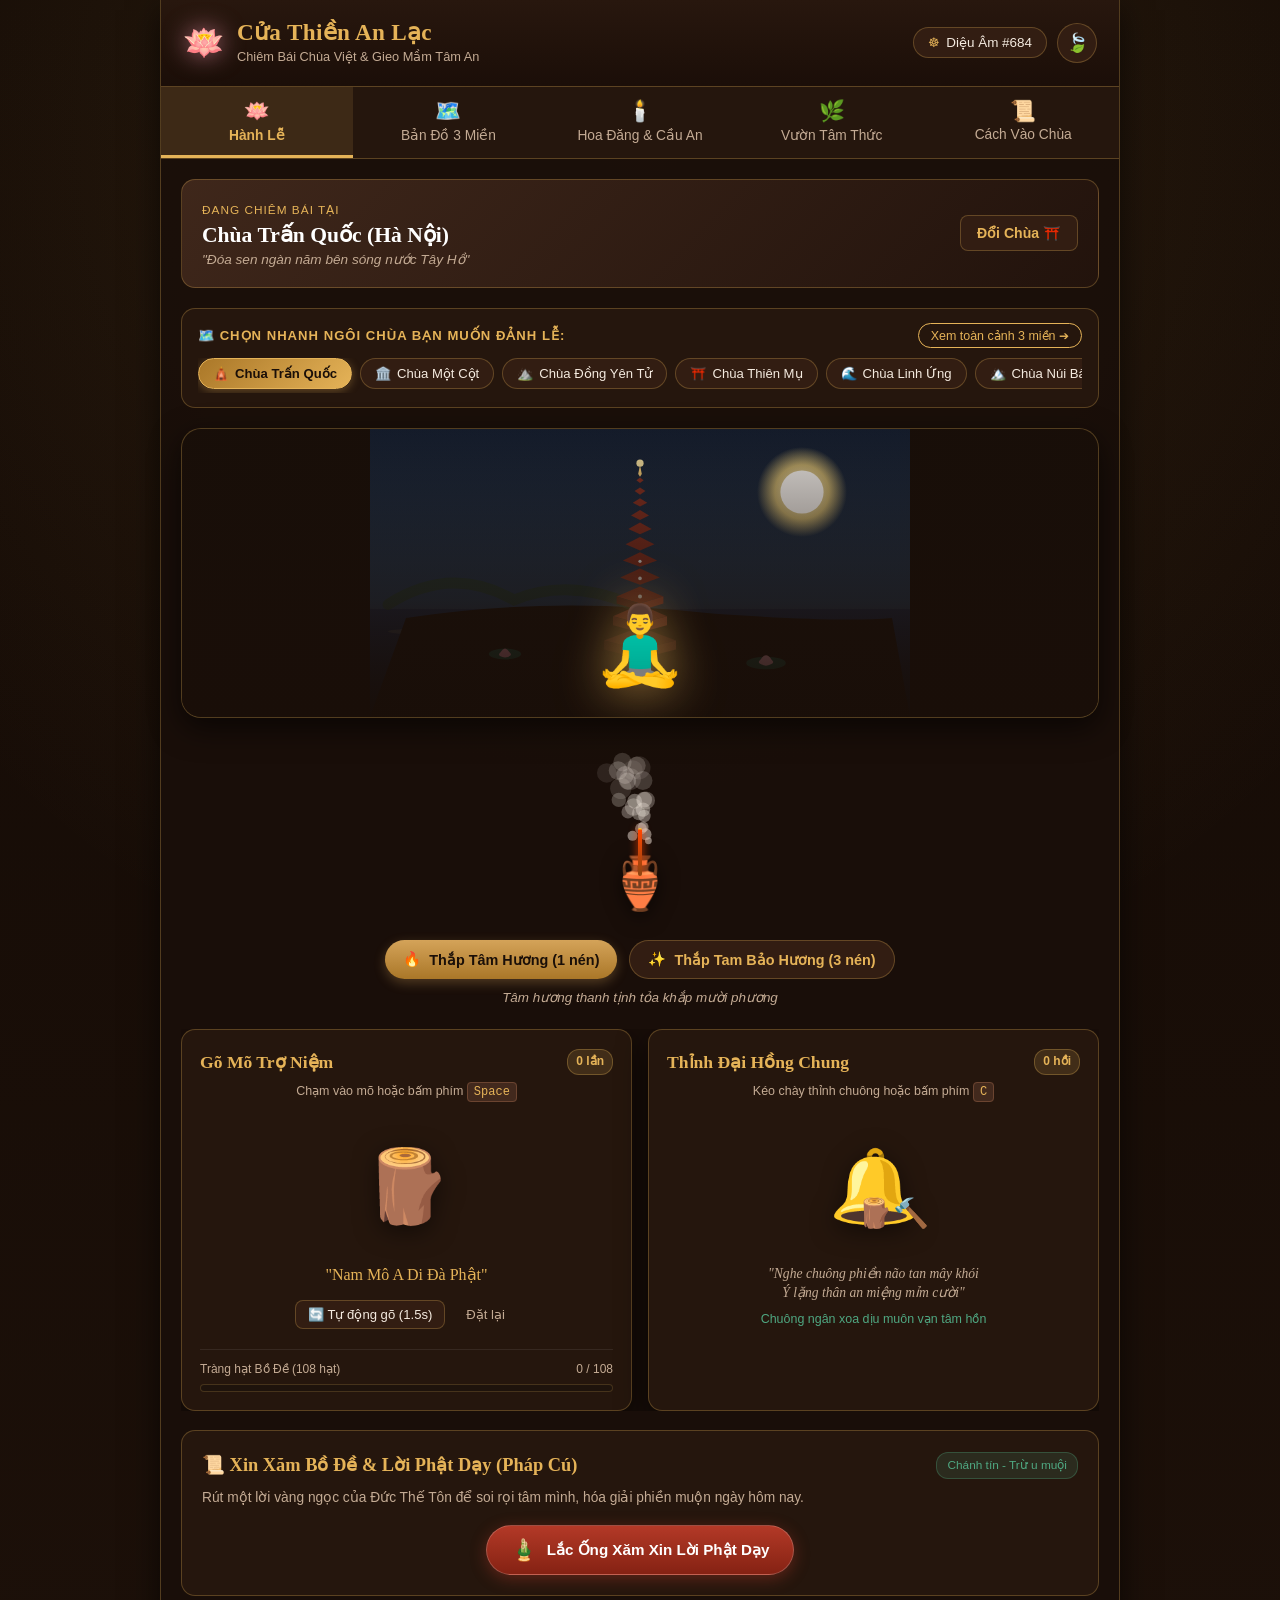
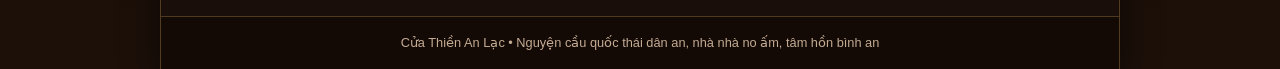
==== chua-online-single.html @ b4603445 "Add files via upload" ====
<!DOCTYPE html>
<html lang="vi">
<head>
  <meta charset="UTF-8">
  <meta name="viewport" content="width=device-width, initial-scale=1.0, maximum-scale=1.0, user-scalable=no">
  <title>Cửa Thiền An Lạc - Đi Chùa & Tĩnh Tâm Online</title>
  <meta name="description" content="Không gian chiêm bái chùa Việt, gõ mõ tụng kinh, thỉnh chuông, thắp nhang và nuôi dưỡng tâm an. Hoàn toàn bảo mật, ẩn danh.">
  
  <meta http-equiv="Content-Security-Policy" content="default-src 'self' 'unsafe-inline' data:; connect-src 'self'; font-src 'self' https://fonts.gstatic.com data:; style-src 'self' 'unsafe-inline' https://fonts.googleapis.com; img-src 'self' data:; media-src 'self' data:; script-src 'self' 'unsafe-inline';">
  <meta name="referrer" content="no-referrer">
  <meta name="format-detection" content="telephone=no">

  <!-- GOOGLE FONTS TIẾNG VIỆT CHUẨN ĐẸP (KHẮC PHỤC TRIỆT ĐỂ LỖI DẤU TIẾNG VIỆT) -->
  <link rel="preconnect" href="https://fonts.googleapis.com">
  <link rel="preconnect" href="https://fonts.gstatic.com" crossorigin>
  <link href="https://fonts.googleapis.com/css2?family=Playfair+Display:ital,wght@0,600;0,700;1,400&family=Plus+Jakarta+Sans:wght@400;500;600;700&display=swap" rel="stylesheet">

  <link rel="icon" href="data:image/svg+xml,<svg xmlns=%22http://www.w3.org/2000/svg%22 viewBox=%220 0 100 100%22><text y=%22.9em%22 font-size=%2290%22>🪷</text></svg>">
  <meta name="theme-color" content="#180e08">
  <link rel="stylesheet" href="style.css">
</head>
<body>
  <div id="app" class="app-container">
    <header class="main-header">
      <div class="header-left">
        <div class="logo-lotus">🪷</div>
        <div class="site-title">
          <h1>Cửa Thiền An Lạc</h1>
          <span class="subtitle">Chiêm Bái Chùa Việt & Gieo Mầm Tâm An</span>
        </div>
      </div>
      
      <div class="header-right">
        <button id="btn-profile" class="badge-profile" title="Hồ sơ & Đổi Pháp Danh">
          <span class="dharma-icon">☸</span>
          <span id="user-dharma-name">An Nhiên</span>
        </button>
        <button id="btn-ambient" class="btn-icon" title="Bật/Tắt tiếng chuông gió & suối reo">
          <span id="ambient-icon">🍃</span>
        </button>
      </div>
    </header>

    <nav class="main-nav">
      <button class="nav-tab active" data-tab="le-bai">
        <span class="tab-icon">🪷</span>
        <span class="tab-text">Hành Lễ</span>
      </button>
      <button class="nav-tab" data-tab="danh-lam">
        <span class="tab-icon">🗺️</span>
        <span class="tab-text">Bản Đồ 3 Miền</span>
      </button>
      <button class="nav-tab" data-tab="nguyen-uoc">
        <span class="tab-icon">🕯️</span>
        <span class="tab-text">Hoa Đăng & Cầu An</span>
      </button>
      <button class="nav-tab" data-tab="vuon-sen">
        <span class="tab-icon">🌿</span>
        <span class="tab-text">Vườn Tâm Thức</span>
      </button>
      <button class="nav-tab" data-tab="cam-nang">
        <span class="tab-icon">📜</span>
        <span class="tab-text">Cách Vào Chùa</span>
      </button>
    </nav>

    <main class="content-area">
      <!-- TAB 1: HÀNH LỄ -->
      <section id="tab-le-bai" class="tab-content active">
        <div class="current-temple-banner" id="current-temple-card">
          <div class="temple-mini-info">
            <span class="temple-tag">Đang chiêm bái tại</span>
            <h2 id="active-temple-name">Chùa Trấn Quốc (Hà Nội)</h2>
            <p id="active-temple-quote">"Đóa sen ngàn năm bên sóng nước Tây Hồ"</p>
          </div>
          <button id="btn-quick-change-temple" class="btn-change-temple">Đổi Chùa ⛩️</button>
        </div>

        <div class="quick-temple-bar">
          <div class="quick-bar-title">
            <span>🗺️ Chọn nhanh ngôi chùa bạn muốn đảnh lễ:</span>
            <button id="btn-open-map-tab" class="btn-open-map-tab">Xem toàn cảnh 3 miền ➔</button>
          </div>
          <div class="temple-quick-chips" id="temple-quick-chips"></div>
        </div>

        <div class="altar-container">
          <div class="altar-backdrop">
            <div class="temple-scenic-art" id="temple-scenic-backdrop"></div>
            <div class="altar-overlay-gradient"></div>
            <div class="altar-foreground">
              <div class="buddha-statue" id="buddha-icon">🧘‍♂️</div>
            </div>
          </div>

          <div class="incense-area">
            <canvas id="smoke-canvas" width="300" height="150"></canvas>
            <div class="incense-burner">
              <div class="burner-bowl">🏺</div>
              <div class="incense-sticks" id="incense-sticks"></div>
            </div>
            <div class="incense-controls">
              <button id="btn-light-incense" class="btn-ritual">
                <span>🔥</span> Thắp Tâm Hương (1 nén)
              </button>
              <button id="btn-light-3-incense" class="btn-ritual secondary">
                <span>✨</span> Thắp Tam Bảo Hương (3 nén)
              </button>
            </div>
            <div id="incense-timer" class="incense-status-text">Tâm hương thanh tịnh tỏa khắp mười phương</div>
          </div>

          <div class="rituals-grid">
            <div class="ritual-card mo-card">
              <div class="ritual-header">
                <h3>Gõ Mõ Trợ Niệm</h3>
                <span class="badge-count" id="mo-count-badge">0 lần</span>
              </div>
              <p class="ritual-hint">Chạm vào mõ hoặc bấm phím <kbd>Space</kbd></p>
              
              <div class="mo-touch-area" id="mo-button">
                <div class="mo-shape">🪵</div>
                <div class="sound-wave" id="mo-wave"></div>
              </div>

              <div class="chant-display" id="chant-text">
                "Nam Mô A Di Đà Phật"
              </div>

              <div class="mo-actions">
                <button id="btn-auto-mo" class="btn-sub">🔄 Tự động gõ (1.5s)</button>
                <button id="btn-reset-mo" class="btn-sub text-only">Đặt lại</button>
              </div>

              <div class="mala-beads-container">
                <div class="mala-label">
                  <span>Tràng hạt Bồ Đề (108 hạt)</span>
                  <span id="mala-progress-text">0 / 108</span>
                </div>
                <div class="mala-bar">
                  <div class="mala-fill" id="mala-fill" style="width: 0%"></div>
                </div>
              </div>
            </div>

            <div class="ritual-card bell-card">
              <div class="ritual-header">
                <h3>Thỉnh Đại Hồng Chung</h3>
                <span class="badge-count" id="bell-count-badge">0 hồi</span>
              </div>
              <p class="ritual-hint">Kéo chày thỉnh chuông hoặc bấm phím <kbd>C</kbd></p>
              
              <div class="bell-touch-area" id="bell-button">
                <div class="bell-shape">🔔</div>
                <div class="bell-mallet">🪵🔨</div>
                <div class="sound-wave bell-wave" id="bell-wave"></div>
              </div>

              <div class="verse-quote" id="bell-verse">
                "Nghe chuông phiền não tan mây khói<br>Ý lặng thân an miệng mỉm cười"
              </div>

              <div class="bell-timer-status" id="bell-status">
                Chuông ngân xoa dịu muôn vạn tâm hồn
              </div>
            </div>
          </div>

          <div class="dhammapada-card">
            <div class="card-title-row">
              <h3>📜 Xin Xăm Bồ Đề & Lời Phật Dạy (Pháp Cú)</h3>
              <span class="tag-mindful">Chánh tín - Trừ u muội</span>
            </div>
            <p class="sub-desc">Rút một lời vàng ngọc của Đức Thế Tôn để soi rọi tâm mình, hóa giải phiền muộn ngày hôm nay.</p>
            
            <div class="draw-card-box">
              <button id="btn-draw-card" class="btn-draw">
                <span class="shake-icon">🎍</span> Lắc Ống Xăm Xin Lời Phật Dạy
              </button>
            </div>

            <div id="card-result-box" class="card-result hidden">
              <div class="card-number" id="card-num">Kệ Pháp Cú Số 1</div>
              <div class="card-verse" id="card-verse">"Ý dẫn đầu các pháp..."</div>
              <div class="card-meaning" id="card-meaning">Lời giảng giải...</div>
              <div class="card-advice" id="card-advice">💡 Lời khuyên tu tập hôm nay...</div>
            </div>
          </div>
        </div>
      </section>

      <!-- TAB 2: BẢN ĐỒ 3 MIỀN -->
      <section id="tab-danh-lam" class="tab-content">
        <div class="section-intro">
          <h2>Hành Hương Danh Lam Cổ Tự 3 Miền Việt Nam</h2>
          <p>Mỗi ngôi chùa được tái hiện bằng phong cách đồ họa 2.5D Isometric thanh tịnh. Hãy chọn ngôi chùa bạn muốn hướng tâm đảnh lễ:</p>
        </div>

        <div class="map-region-filter">
          <button class="filter-btn active" data-region="all">Tất Cả 3 Miền (7 Chùa)</button>
          <button class="filter-btn" data-region="bac">Miền Bắc (3 Chùa)</button>
          <button class="filter-btn" data-region="trung">Miền Trung (2 Chùa)</button>
          <button class="filter-btn" data-region="nam">Miền Nam (2 Chùa)</button>
        </div>

        <div class="temples-catalog" id="temple-list"></div>
      </section>

      <!-- TAB 3: HOA ĐĂNG -->
      <section id="tab-nguyen-uoc" class="tab-content">
        <div class="section-intro">
          <h2>Thả Hoa Đăng & Cây Nguyện Ước An Lạc</h2>
          <p>Gửi gắm ước nguyện bình an, hồi hướng công đức cho cha mẹ, người thân và chúng sinh. Hoàn toàn ẩn danh, bảo mật.</p>
        </div>

        <div class="wish-input-card">
          <h3>Gửi Lời Nguyện Cầu Vào Dòng Nước</h3>
          <p class="privacy-note">🔒 <strong>Bảo mật Zero-PII:</strong> Tuyệt đối không nhập số điện thoại, địa chỉ, hoặc họ tên thật để bảo vệ quyền riêng tư.</p>
          <div class="wish-form">
            <textarea id="wish-textarea" placeholder="Viết lời chúc lành, nguyện cầu bình an cho gia đình, người thân yêu hoặc cầu cho tâm trí an yên..." maxlength="150"></textarea>
            <div class="wish-form-footer">
              <span id="wish-char-count">0/150</span>
              <button id="btn-send-wish" class="btn-send-wish">
                <span>🪷</span> Thả Hoa Đăng
              </button>
            </div>
          </div>
          <div id="wish-error" class="error-msg hidden"></div>
        </div>

        <div class="river-container">
          <div class="river-header">
            <span>Dòng Hương Giang Hoa Đăng Đang Trôi</span>
            <span class="live-count">✨ Lời nguyện thanh tịnh</span>
          </div>
          <div class="river-water" id="river-surface"></div>
        </div>
      </section>

      <!-- TAB 4: VƯỜN SEN -->
      <section id="tab-vuon-sen" class="tab-content">
        <div class="section-intro">
          <h2>Hồ Sen Tâm Thức & Thói Quen An Lạc</h2>
          <p>Chăm sóc đóa sen trong lòng bạn mỗi ngày bằng những phút giây tĩnh lặng và hành động hướng thiện.</p>
        </div>

        <div class="lotus-pond-card">
          <div class="lotus-pond-graphic">
            <div class="pond-lotus" id="pond-lotus">🪷</div>
          </div>

          <div class="pond-status">
            <h3 id="lotus-stage-title">Đóa Sen Chớm Nở</h3>
            <p id="lotus-stage-desc">Bạn đã gieo mầm bình an. Hãy tiếp tục duy trì tâm niệm thiện lành mỗi ngày.</p>
            
            <div class="mindful-stats">
              <div class="stat-box">
                <span class="stat-number" id="stat-days">1</span>
                <span class="stat-label">Ngày an lạc liên tiếp</span>
              </div>
              <div class="stat-box">
                <span class="stat-number" id="stat-chants">0</span>
                <span class="stat-label">Lần gõ mõ trợ niệm</span>
              </div>
              <div class="stat-box">
                <span class="stat-number" id="stat-bells">0</span>
                <span class="stat-label">Hồi chuông thỉnh</span>
              </div>
            </div>
          </div>

          <div class="daily-checkin-box">
            <h4>Hạt Mầm Hướng Thiện Hôm Nay:</h4>
            <div class="quest-list">
              <label class="quest-item">
                <input type="checkbox" id="quest-1">
                <span>Ngồi yên lặng, thở sâu trong 3 phút</span>
              </label>
              <label class="quest-item">
                <input type="checkbox" id="quest-2">
                <span>Nói một lời dịu dàng, khích lệ người xung quanh</span>
              </label>
              <label class="quest-item">
                <input type="checkbox" id="quest-3">
                <span>Ăn một bữa cơm chay hoặc không phung phí thức ăn</span>
              </label>
            </div>
            <button id="btn-save-quests" class="btn-quest-save">Tưới Nước Cho Vườn Sen 💧</button>
          </div>
        </div>
      </section>

      <!-- TAB 5: CẨM NANG -->
      <section id="tab-cam-nang" class="tab-content">
        <div class="section-intro">
          <h2>Cẩm Nang & Nghi Lễ Vào Chùa Chuẩn Văn Hóa Việt</h2>
          <p>Đi chùa không chỉ để cầu xin, mà là để trở về nơi thanh tịnh, sửa mình và nuôi dưỡng tâm lành.</p>
        </div>

        <div class="guide-accordion">
          <article class="guide-card highlight-border">
            <div class="guide-badge">Quy tắc số 1</div>
            <h3>1. Bước qua Cửa Tam Quan: Vào cửa nào, ra cửa nào?</h3>
            <p>Cửa Tam Quan tượng trưng cho ba cách nhìn của Phật giáo: <em>Không quan</em>, <em>Giả quan</em> và <em>Trung quan</em>.</p>
            <div class="guide-illustration">
              <div class="door-box left">
                <span class="door-name">Cửa Tả (Bên Trái)</span>
                <span class="door-role">CỬA KHÔNG (Lối Ra)</span>
                <p>Bước ra mang theo sự buông bỏ phiền não.</p>
              </div>
              <div class="door-box center disabled">
                <span class="door-name">Cửa Trung (Ở Giữa)</span>
                <span class="door-role">CỬA TRUNG QUAN</span>
                <p>Chỉ mở đón bậc Cao tăng, Nguyên thủ hoặc đại lễ.</p>
              </div>
              <div class="door-box right active">
                <span class="door-name">Cửa Hữu (Bên Phải)</span>
                <span class="door-role">CỬA GIẢ (Lối Vào)</span>
                <p>Lối đi vào chùa theo nguyên tắc cát tường "Nhập Hữu".</p>
              </div>
            </div>
            <div class="caution-note">
              <strong>⚠️ Chú ý bậu cửa (ngạch cửa):</strong> Luôn <strong>bước chân qua</strong> bậu cửa, tuyệt đối <strong>không giẫm chân lên bậu cửa</strong>.
            </div>
          </article>

          <article class="guide-card">
            <div class="guide-badge">Quy tắc số 2</div>
            <h3>2. Thứ tự hành lễ chuẩn mực trong chùa</h3>
            <ol class="ritual-order-list">
              <li>
                <strong>Bước 1 - Lễ Ban Đức Ông (Đức Già Lam Thần Chúa):</strong>
                <p>Đức Ông là vị chúa tể giữ gìn và giám sát cảnh chùa. Lễ Đức Ông trước tiên để trình diện xin phép.</p>
              </li>
              <li>
                <strong>Bước 2 - Lễ Ban Tam Bảo (Chính Điện):</strong>
                <p>Là trung tâm của chùa thờ Phật và Bồ Tát để sám hối cầu an và phát nguyện trí tuệ.</p>
              </li>
              <li>
                <strong>Bước 3 - Lễ Nhà Hậu / Nhà Tổ:</strong>
                <p>Thờ các vị Sư Tổ khai sơn lập tự, truyền thừa đạo pháp.</p>
              </li>
              <li>
                <strong>Bước 4 - Lễ Ban Mẫu / Đền Tứ Phủ (nếu có):</strong>
                <p>Thờ Thánh Mẫu theo tín ngưỡng "Tiền Phật Hậu Mẫu".</p>
              </li>
            </ol>
          </article>

          <article class="guide-card">
            <div class="guide-badge">Quy tắc số 3</div>
            <h3>3. Chuẩn bị Trang Phục & Lễ Vật dâng cúng</h3>
            <div class="guide-two-cols">
              <div class="col-box">
                <h4>👗 Trang phục trang nghiêm:</h4>
                <ul>
                  <li>Mặc quần áo kín đáo, lịch sự (đồ lam, áo nâu, áo dài).</li>
                  <li>Không mặc váy ngắn trên đầu gối, áo sát nách, quần đùi.</li>
                </ul>
              </div>
              <div class="col-box">
                <h4>🍎 Lễ vật tinh khiết:</h4>
                <ul>
                  <li>Chỉ dâng đồ chay: Hoa tươi, quả ngọt, xôi chè, nước sạch, hương thơm.</li>
                  <li>Tuyệt đối không dâng lễ mặn; không đốt vàng mã trong chùa.</li>
                </ul>
              </div>
            </div>
          </article>

          <article class="guide-card">
            <div class="guide-badge">Quy tắc số 4</div>
            <h3>4. Phép thắp hương & Đặt tiền giọt dầu (Công đức)</h3>
            <ul class="tips-checklist">
              <li>
                <strong>Thắp 1 nén hương là đủ:</strong> Một nén gọi là "Tâm hương". Thắp tại lư hương lớn ngoài sân.
              </li>
              <li>
                <strong>Không rải tiền lẻ:</strong> Bỏ thẳng vào Hòm công đức; không giắt vào tay tượng Phật.
              </li>
              <li>
                <strong>Xưng hô & Chào hỏi:</strong> Chắp tay hình búp sen niệm: <em>"A Di Đà Phật, con kính chào Thầy"</em>.
              </li>
            </ul>
          </article>
        </div>
      </section>
    </main>

    <!-- Modal Hồ sơ & Đặt tên -->
    <div id="modal-privacy" class="modal-overlay hidden">
      <div class="modal-card">
        <div class="modal-header">
          <h3>🔒 Danh Tính & Pháp Danh Tu Tập</h3>
          <button id="btn-close-modal" class="btn-close">&times;</button>
        </div>
        <div class="modal-body">
          <p class="privacy-highlight">
            Hệ thống <strong>hoàn toàn không thu thập</strong> số điện thoại, email, hay thông tin cá nhân của bạn.
          </p>

          <div class="dharma-box">
            <label class="label" for="input-custom-name">Pháp danh / Tên hiển thị bạn muốn đặt:</label>
            <div class="dharma-input-row">
              <input type="text" id="input-custom-name" maxlength="25" placeholder="Nhập tên hoặc pháp danh (VD: An Nhiên, Tâm Minh...)">
              <button id="btn-save-custom-name" class="btn-sub">Lưu Tên</button>
            </div>
            <span class="name-hint">💡 Bạn có thể tự đặt pháp danh tùy thích hoặc bấm nút ngẫu nhiên bên dưới.</span>
            <div id="name-error" class="error-msg hidden"></div>
          </div>
          
          <div class="passphrase-box">
            <span class="label">Mã khôi phục bí mật (6 chữ) để đồng bộ sang máy khác:</span>
            <div class="passcode-code" id="modal-passcode">sen-tam-an-tue-tri-lac</div>
            <button id="btn-copy-code" class="btn-sub">📋 Sao chép mã</button>
          </div>

          <div class="modal-actions">
            <button id="btn-regen-name" class="btn-secondary">Đổi Pháp Danh Ngẫu Nhiên</button>
          </div>
        </div>
      </div>
    </div>

    <!-- Modal Chọn Chùa -->
    <div id="modal-temples" class="modal-overlay hidden">
      <div class="modal-card temple-modal">
        <div class="modal-header">
          <h3>⛩️ Chọn Ngôi Chùa Để Chiêm Bái</h3>
          <button id="btn-close-temples" class="btn-close">&times;</button>
        </div>
        <div class="modal-body">
          <div class="temple-picker-grid" id="temple-picker-container"></div>
        </div>
      </div>
    </div>

    <footer class="main-footer">
      <p>Cửa Thiền An Lạc • Nguyện cầu quốc thái dân an, nhà nhà no ấm, tâm hồn bình an</p>
    </footer>
  </div>

  <script src="app.js"></script>
</body>
</html>
---- style.css ----
/* ================================================================
   CỬA THIỀN AN LẠC - ĐI CHÙA ONLINE VIỆT NAM (STYLESHEET V3)
   - Khắc phục 100% lỗi phông chữ tiếng Việt (bỏ hoàn toàn Georgia)
   - Hệ thống đồ họa 2.5D Isometric chùa Việt Bắc - Trung - Nam
   - Bản đồ 3 miền tương tác & chuyển đổi chùa mượt mà
   ================================================================ */

:root {
  --bg-primary: #180e08;
  --bg-card: #25160d;
  --bg-surface: #321d12;
  --bg-elevated: #442718;
  --text-main: #f5ebe0;
  --text-muted: #c4ab94;
  --accent-gold: #e5b358;
  --accent-gold-hover: #fcd37c;
  --accent-lotus: #e28da4;
  --accent-jade: #4fa882;
  --accent-vermilion: #b33927;
  --border-color: rgba(229, 179, 88, 0.28);
  --shadow-warm: 0 10px 30px rgba(0, 0, 0, 0.6);

  /* Tuyệt đối KHÔNG dùng Georgia vì bị lỗi tách rời dấu tiếng Việt trên Windows */
  --font-serif: "Playfair Display", "Times New Roman", "Segoe UI", serif;
  --font-sans: "Plus Jakarta Sans", -apple-system, BlinkMacSystemFont, "Segoe UI", Roboto, Arial, sans-serif;
  
  --radius-sm: 8px;
  --radius-md: 14px;
  --radius-lg: 20px;
}

* {
  box-sizing: border-box;
  margin: 0;
  padding: 0;
  -webkit-tap-highlight-color: transparent;
}

body {
  font-family: var(--font-sans);
  background-color: var(--bg-primary);
  color: var(--text-main);
  line-height: 1.6;
  min-height: 100vh;
  display: flex;
  justify-content: center;
  background-image: 
    radial-gradient(circle at 50% 8%, rgba(229, 179, 88, 0.12), transparent 55%),
    linear-gradient(180deg, #130a05 0%, #1c1009 100%);
  text-rendering: optimizeLegibility;
  -webkit-font-smoothing: antialiased;
}

.app-container {
  width: 100%;
  max-width: 960px;
  min-height: 100vh;
  display: flex;
  flex-direction: column;
  background-color: rgba(26, 15, 9, 0.92);
  border-left: 1px solid var(--border-color);
  border-right: 1px solid var(--border-color);
  position: relative;
  box-shadow: var(--shadow-warm);
}

/* ================= HEADER ================= */
.main-header {
  display: flex;
  justify-content: space-between;
  align-items: center;
  padding: 16px 22px;
  background: linear-gradient(180deg, #28170e 0%, #1b0e08 100%);
  border-bottom: 1px solid var(--border-color);
  position: sticky;
  top: 0;
  z-index: 100;
  backdrop-filter: blur(10px);
}

.header-left {
  display: flex;
  align-items: center;
  gap: 12px;
}

.logo-lotus {
  font-size: 2.1rem;
  filter: drop-shadow(0 0 12px rgba(226, 141, 164, 0.7));
  animation: floatLotus 4s ease-in-out infinite;
  will-change: transform;
}

@keyframes floatLotus {
  0%, 100% { transform: translate3d(0, 0, 0); }
  50% { transform: translate3d(0, -3px, 0); }
}

.site-title h1 {
  font-family: var(--font-serif);
  font-size: 1.45rem;
  font-weight: 700;
  color: var(--accent-gold);
  letter-spacing: 0.3px;
  line-height: 1.25;
}

.site-title .subtitle {
  font-size: 0.8rem;
  color: var(--text-muted);
  display: block;
}

.header-right {
  display: flex;
  align-items: center;
  gap: 10px;
}

.badge-profile {
  display: flex;
  align-items: center;
  gap: 6px;
  background: var(--bg-surface);
  border: 1px solid var(--border-color);
  padding: 7px 14px;
  border-radius: 20px;
  color: var(--text-main);
  font-size: 0.84rem;
  cursor: pointer;
  transition: all 0.2s;
  user-select: none;
}

.badge-profile:hover {
  background: var(--bg-elevated);
  border-color: var(--accent-gold);
}

.dharma-icon {
  color: var(--accent-gold);
}

.btn-icon {
  background: var(--bg-surface);
  border: 1px solid var(--border-color);
  width: 40px;
  height: 40px;
  border-radius: 50%;
  display: flex;
  align-items: center;
  justify-content: center;
  cursor: pointer;
  font-size: 1.15rem;
  transition: transform 0.2s;
  user-select: none;
}

.btn-icon:hover {
  transform: scale(1.06);
  background: var(--bg-elevated);
}

/* ================= MAIN NAVIGATION (TABS) ================= */
.main-nav {
  display: flex;
  background-color: var(--bg-card);
  border-bottom: 1px solid var(--border-color);
  overflow-x: auto;
  scrollbar-width: none;
  user-select: none;
}

.main-nav::-webkit-scrollbar {
  display: none;
}

.nav-tab {
  flex: 1;
  min-width: 90px;
  padding: 12px 6px;
  background: transparent;
  border: none;
  border-bottom: 3px solid transparent;
  color: var(--text-muted);
  font-size: 0.86rem;
  font-family: inherit;
  cursor: pointer;
  display: flex;
  flex-direction: column;
  align-items: center;
  gap: 4px;
  transition: color 0.2s ease, background 0.2s ease;
}

.nav-tab .tab-icon {
  font-size: 1.3rem;
}

.nav-tab:hover {
  color: var(--text-main);
  background: rgba(229, 179, 88, 0.06);
}

.nav-tab.active {
  color: var(--accent-gold);
  border-bottom-color: var(--accent-gold);
  background: rgba(229, 179, 88, 0.12);
  font-weight: 600;
}

/* ================= CONTENT AREA ================= */
.content-area {
  flex: 1;
  padding: 20px;
}

.tab-content {
  display: none;
}

.tab-content.active {
  display: block;
  animation: fadeIn 0.25s ease-out;
}

@keyframes fadeIn {
  from { opacity: 0; transform: translate3d(0, 5px, 0); }
  to { opacity: 1; transform: translate3d(0, 0, 0); }
}

.section-intro {
  margin-bottom: 22px;
  text-align: center;
}

.section-intro h2 {
  font-family: var(--font-serif);
  color: var(--accent-gold);
  font-size: 1.5rem;
  margin-bottom: 6px;
}

.section-intro p {
  color: var(--text-muted);
  font-size: 0.92rem;
  max-width: 650px;
  margin: 0 auto;
}

/* ================= QUICK TEMPLE SELECTOR BAR (CHỌN CHÙA NGAY) ================= */
.quick-temple-bar {
  background: var(--bg-card);
  border: 1px solid var(--border-color);
  border-radius: var(--radius-md);
  padding: 14px 16px;
  margin-bottom: 20px;
  display: flex;
  flex-direction: column;
  gap: 10px;
}

.quick-bar-title {
  display: flex;
  justify-content: space-between;
  align-items: center;
}

.quick-bar-title span {
  font-size: 0.82rem;
  text-transform: uppercase;
  color: var(--accent-gold);
  letter-spacing: 1px;
  font-weight: 600;
}

.btn-open-map-tab {
  background: transparent;
  border: 1px solid var(--accent-gold);
  color: var(--accent-gold);
  padding: 4px 12px;
  border-radius: 14px;
  font-size: 0.78rem;
  cursor: pointer;
  transition: all 0.2s;
}

.btn-open-map-tab:hover {
  background: var(--accent-gold);
  color: var(--bg-primary);
}

.temple-quick-chips {
  display: flex;
  gap: 8px;
  overflow-x: auto;
  padding-bottom: 4px;
  scrollbar-width: none;
}

.temple-quick-chips::-webkit-scrollbar {
  display: none;
}

.temple-chip {
  flex-shrink: 0;
  display: flex;
  align-items: center;
  gap: 6px;
  background: var(--bg-surface);
  border: 1px solid var(--border-color);
  padding: 7px 14px;
  border-radius: 20px;
  color: var(--text-main);
  font-size: 0.82rem;
  cursor: pointer;
  transition: all 0.2s;
  user-select: none;
}

.temple-chip:hover {
  border-color: var(--accent-gold);
  background: var(--bg-elevated);
}

.temple-chip.active {
  background: linear-gradient(135deg, #aa7728 0%, #e5b358 100%);
  color: #1a0f08;
  font-weight: 700;
  border-color: var(--accent-gold);
  box-shadow: 0 2px 10px rgba(229, 179, 88, 0.35);
}

/* ================= 2.5D ISOMETRIC SACRED ALTAR (ĐIỆN THỜ ĐỒ HỌA 2.5D) ================= */
.current-temple-banner {
  background: linear-gradient(135deg, rgba(65, 41, 28, 0.95) 0%, rgba(35, 20, 13, 0.95) 100%);
  border: 1px solid var(--border-color);
  border-radius: var(--radius-md);
  padding: 16px 20px;
  display: flex;
  justify-content: space-between;
  align-items: center;
  margin-bottom: 20px;
}

.temple-tag {
  font-size: 0.74rem;
  text-transform: uppercase;
  color: var(--accent-gold);
  letter-spacing: 1px;
}

.temple-mini-info h2 {
  font-family: var(--font-serif);
  font-size: 1.35rem;
  color: #fff;
  line-height: 1.3;
}

.temple-mini-info p {
  font-size: 0.85rem;
  color: var(--text-muted);
  font-style: italic;
}

.btn-change-temple {
  background: var(--bg-surface);
  color: var(--accent-gold);
  border: 1px solid var(--border-color);
  padding: 9px 16px;
  border-radius: var(--radius-sm);
  font-size: 0.88rem;
  font-weight: 600;
  cursor: pointer;
  transition: all 0.2s;
  white-space: nowrap;
}

.btn-change-temple:hover {
  background: var(--accent-gold);
  color: var(--bg-primary);
}

/* KHU VỰC ĐỒ HỌA 2.5D & BÀN THỜ */
.altar-container {
  display: flex;
  flex-direction: column;
  gap: 20px;
}

.altar-backdrop {
  position: relative;
  border-radius: var(--radius-lg);
  border: 1px solid var(--border-color);
  overflow: hidden;
  box-shadow: var(--shadow-warm);
  min-height: 290px;
  display: flex;
  flex-direction: column;
  justify-content: flex-end;
  background: #190f09;
}

/* Vùng chứa bức tranh 2.5D Isometric của ngôi chùa */
.temple-scenic-art {
  position: absolute;
  inset: 0;
  width: 100%;
  height: 100%;
  z-index: 1;
}

.temple-scenic-art svg {
  width: 100%;
  height: 100%;
  display: block;
}

.altar-overlay-gradient {
  position: absolute;
  inset: 0;
  background: linear-gradient(180deg, rgba(19, 10, 5, 0.15) 0%, rgba(25, 14, 8, 0.7) 65%, rgba(25, 14, 8, 0.95) 100%);
  z-index: 2;
  pointer-events: none;
}

.altar-foreground {
  position: relative;
  z-index: 3;
  padding: 20px 20px 10px;
  text-align: center;
}

.buddha-statue {
  font-size: 4.8rem;
  filter: drop-shadow(0 0 25px rgba(229, 179, 88, 0.8));
  animation: pulseGlow 5s ease-in-out infinite;
  will-change: filter;
  user-select: none;
}

@keyframes pulseGlow {
  0%, 100% { filter: drop-shadow(0 0 18px rgba(229, 179, 88, 0.6)); }
  50% { filter: drop-shadow(0 0 32px rgba(229, 179, 88, 0.95)); }
}

/* LƯ HƯƠNG & NHANG */
.incense-area {
  display: flex;
  flex-direction: column;
  align-items: center;
  margin-top: -30px;
  position: relative;
  z-index: 5;
}

#smoke-canvas {
  pointer-events: none;
  margin-bottom: -15px;
}

.incense-burner {
  position: relative;
  display: flex;
  flex-direction: column;
  align-items: center;
  user-select: none;
}

.burner-bowl {
  font-size: 3.2rem;
  filter: drop-shadow(0 4px 10px rgba(0, 0, 0, 0.6));
}

.incense-sticks {
  position: absolute;
  top: -15px;
  display: flex;
  gap: 8px;
  align-items: flex-end;
}

.incense-stick {
  width: 4px;
  height: 48px;
  background: linear-gradient(to top, #8b4513 0%, #ff4500 95%, #ffeb3b 100%);
  border-radius: 2px;
  position: relative;
  box-shadow: 0 0 8px #ff4500;
  animation: burnFlicker 1.5s ease-in-out infinite alternate;
}

@keyframes burnFlicker {
  0% { filter: drop-shadow(0 0 4px #ff5722); }
  100% { filter: drop-shadow(0 0 9px #ffeb3b); }
}

.incense-controls {
  display: flex;
  gap: 12px;
  margin-top: 15px;
  flex-wrap: wrap;
  justify-content: center;
}

.btn-ritual {
  background: linear-gradient(180deg, #d4a359 0%, #aa7728 100%);
  color: #1a0f08;
  font-weight: 600;
  border: none;
  border-radius: 24px;
  padding: 10px 18px;
  font-size: 0.9rem;
  cursor: pointer;
  display: flex;
  align-items: center;
  gap: 8px;
  box-shadow: 0 4px 12px rgba(212, 163, 89, 0.3);
  transition: transform 0.15s, filter 0.15s;
  user-select: none;
}

.btn-ritual:hover {
  transform: translate3d(0, -2px, 0);
  filter: brightness(1.1);
}

.btn-ritual.secondary {
  background: var(--bg-surface);
  color: var(--accent-gold);
  border: 1px solid var(--border-color);
  box-shadow: none;
}

.btn-ritual.secondary:hover {
  background: var(--bg-elevated);
}

.incense-status-text {
  font-size: 0.84rem;
  color: var(--text-muted);
  font-style: italic;
  margin-top: 8px;
}

/* PHÁP KHÍ GRID */
.rituals-grid {
  display: grid;
  grid-template-columns: 1fr 1fr;
  gap: 16px;
  contain: content;
}

@media (max-width: 650px) {
  .rituals-grid {
    grid-template-columns: 1fr;
  }
}

.ritual-card {
  background: var(--bg-card);
  border: 1px solid var(--border-color);
  border-radius: var(--radius-md);
  padding: 18px;
  display: flex;
  flex-direction: column;
  align-items: center;
  text-align: center;
  box-shadow: var(--shadow-warm);
}

.ritual-header {
  width: 100%;
  display: flex;
  justify-content: space-between;
  align-items: center;
  margin-bottom: 6px;
}

.ritual-header h3 {
  font-family: var(--font-serif);
  font-size: 1.1rem;
  color: var(--accent-gold);
}

.badge-count {
  background: rgba(229, 179, 88, 0.15);
  color: var(--accent-gold);
  border: 1px solid rgba(229, 179, 88, 0.3);
  padding: 2px 8px;
  border-radius: 12px;
  font-size: 0.75rem;
  font-weight: 600;
}

.ritual-hint {
  font-size: 0.78rem;
  color: var(--text-muted);
  margin-bottom: 14px;
}

kbd {
  background: #42291d;
  border: 1px solid #6b4430;
  border-radius: 4px;
  padding: 2px 6px;
  font-family: monospace;
  font-size: 0.75rem;
  color: var(--accent-gold);
}

.mo-touch-area,
.bell-touch-area {
  position: relative;
  width: 120px;
  height: 120px;
  display: flex;
  align-items: center;
  justify-content: center;
  cursor: pointer;
  margin: 10px 0;
  user-select: none;
  touch-action: manipulation;
}

.mo-shape {
  font-size: 4.5rem;
  filter: drop-shadow(0 6px 12px rgba(0,0,0,0.5));
  transition: transform 0.06s ease;
  will-change: transform;
}

.mo-touch-area:active .mo-shape {
  transform: scale(0.92) rotate(-3deg);
}

.sound-wave {
  position: absolute;
  width: 100%;
  height: 100%;
  border-radius: 50%;
  border: 2px solid var(--accent-gold);
  opacity: 0;
  pointer-events: none;
  will-change: transform, opacity;
}

.sound-wave.active {
  animation: soundRipple 0.5s cubic-bezier(0.1, 0.8, 0.3, 1) forwards;
}

@keyframes soundRipple {
  0% { transform: scale(0.8); opacity: 0.8; }
  100% { transform: scale(1.5); opacity: 0; }
}

.chant-display {
  font-family: var(--font-serif);
  font-size: 1rem;
  color: var(--accent-gold);
  min-height: 26px;
  margin: 6px 0 12px;
}

.mo-actions {
  display: flex;
  gap: 8px;
  margin-bottom: 14px;
}

.btn-sub {
  background: var(--bg-surface);
  border: 1px solid var(--border-color);
  color: var(--text-main);
  padding: 6px 12px;
  border-radius: var(--radius-sm);
  font-size: 0.82rem;
  cursor: pointer;
  transition: all 0.2s;
  user-select: none;
}

.btn-sub:hover {
  background: var(--bg-elevated);
  border-color: var(--accent-gold);
}

.btn-sub.text-only {
  background: transparent;
  border-color: transparent;
  color: var(--text-muted);
}

.btn-sub.text-only:hover {
  color: #fff;
}

.mala-beads-container {
  width: 100%;
  margin-top: 6px;
  border-top: 1px solid rgba(255, 255, 255, 0.08);
  padding-top: 10px;
}

.mala-label {
  display: flex;
  justify-content: space-between;
  font-size: 0.75rem;
  color: var(--text-muted);
  margin-bottom: 4px;
}

.mala-bar {
  width: 100%;
  height: 8px;
  background: #1e130c;
  border-radius: 4px;
  overflow: hidden;
  border: 1px solid rgba(229, 179, 88, 0.2);
}

.mala-fill {
  height: 100%;
  background: linear-gradient(90deg, #aa7728, #e5b358);
  transition: width 0.15s ease;
}

.bell-shape {
  font-size: 4.5rem;
  filter: drop-shadow(0 6px 12px rgba(0,0,0,0.5));
  will-change: transform;
}

.bell-mallet {
  position: absolute;
  right: 5px;
  bottom: 10px;
  font-size: 1.8rem;
}

.bell-touch-area:active .bell-shape,
.bell-touch-area.ringing .bell-shape {
  animation: bellSway 0.9s ease-in-out;
}

@keyframes bellSway {
  0%, 100% { transform: rotate(0deg); }
  25% { transform: rotate(4deg); }
  50% { transform: rotate(-3deg); }
  75% { transform: rotate(2deg); }
}

.verse-quote {
  font-family: var(--font-serif);
  font-size: 0.85rem;
  color: var(--text-muted);
  font-style: italic;
  line-height: 1.4;
  margin: 8px 0;
}

.bell-timer-status {
  font-size: 0.78rem;
  color: var(--accent-jade);
}

/* RÚT QUẺ PHÁP CÚ */
.dhammapada-card {
  background: var(--bg-card);
  border: 1px solid var(--border-color);
  border-radius: var(--radius-md);
  padding: 20px;
}

.card-title-row {
  display: flex;
  justify-content: space-between;
  align-items: center;
  flex-wrap: wrap;
  gap: 8px;
  margin-bottom: 6px;
}

.card-title-row h3 {
  font-family: var(--font-serif);
  color: var(--accent-gold);
  font-size: 1.15rem;
}

.tag-mindful {
  background: rgba(79, 168, 130, 0.15);
  color: var(--accent-jade);
  border: 1px solid rgba(79, 168, 130, 0.3);
  padding: 3px 10px;
  border-radius: 12px;
  font-size: 0.74rem;
}

.sub-desc {
  font-size: 0.86rem;
  color: var(--text-muted);
  margin-bottom: 16px;
}

.draw-card-box {
  text-align: center;
}

.btn-draw {
  background: linear-gradient(180deg, #b33927 0%, #852213 100%);
  color: #fff;
  border: 1px solid rgba(255, 255, 255, 0.2);
  padding: 12px 24px;
  border-radius: 30px;
  font-size: 0.95rem;
  font-weight: 600;
  cursor: pointer;
  box-shadow: 0 4px 16px rgba(179, 57, 39, 0.4);
  transition: transform 0.15s, filter 0.15s;
  display: inline-flex;
  align-items: center;
  gap: 10px;
  user-select: none;
}

.btn-draw:hover {
  transform: translate3d(0, -2px, 0);
  filter: brightness(1.15);
}

.shake-icon {
  font-size: 1.3rem;
  display: inline-block;
}

.btn-draw.shaking .shake-icon {
  animation: shakeCard 0.4s ease-in-out infinite;
}

@keyframes shakeCard {
  0%, 100% { transform: rotate(0); }
  25% { transform: rotate(-12deg); }
  75% { transform: rotate(12deg); }
}

.card-result {
  margin-top: 18px;
  background: linear-gradient(135deg, #3d261a 0%, #2b180f 100%);
  border: 1px solid var(--accent-gold);
  border-radius: var(--radius-sm);
  padding: 18px;
  animation: flipIn 0.35s ease-out;
}

@keyframes flipIn {
  from { opacity: 0; transform: translate3d(0, 10px, 0); }
  to { opacity: 1; transform: translate3d(0, 0, 0); }
}

.card-number {
  font-size: 0.78rem;
  color: var(--accent-gold);
  text-transform: uppercase;
  letter-spacing: 1px;
  margin-bottom: 8px;
}

.card-verse {
  font-family: var(--font-serif);
  font-size: 1.15rem;
  color: #fff;
  margin-bottom: 12px;
  line-height: 1.5;
  font-style: italic;
}

.card-meaning {
  font-size: 0.9rem;
  color: var(--text-main);
  line-height: 1.5;
  margin-bottom: 10px;
}

.card-advice {
  background: rgba(229, 179, 88, 0.1);
  border-left: 3px solid var(--accent-gold);
  padding: 8px 12px;
  font-size: 0.84rem;
  color: var(--accent-gold);
  border-radius: 0 4px 4px 0;
}

.hidden {
  display: none !important;
}

/* ================= TAB BẢN ĐỒ 3 MIỀN (INTERACTIVE REGION MAP & 2.5D ART) ================= */
.map-region-filter {
  display: flex;
  justify-content: center;
  gap: 10px;
  margin-bottom: 22px;
  flex-wrap: wrap;
}

.filter-btn {
  background: var(--bg-surface);
  border: 1px solid var(--border-color);
  color: var(--text-muted);
  padding: 8px 18px;
  border-radius: 20px;
  font-size: 0.88rem;
  cursor: pointer;
  transition: all 0.2s;
  user-select: none;
}

.filter-btn:hover {
  color: var(--text-main);
  border-color: var(--accent-gold);
}

.filter-btn.active {
  background: var(--accent-gold);
  color: var(--bg-primary);
  font-weight: 700;
  border-color: var(--accent-gold);
}

.temples-catalog {
  display: grid;
  grid-template-columns: 1fr 1fr;
  gap: 20px;
}

@media (max-width: 700px) {
  .temples-catalog {
    grid-template-columns: 1fr;
  }
}

.temple-item-card {
  background: var(--bg-card);
  border: 1px solid var(--border-color);
  border-radius: var(--radius-md);
  overflow: hidden;
  display: flex;
  flex-direction: column;
  transition: transform 0.2s ease, border-color 0.2s ease, box-shadow 0.2s ease;
  position: relative;
}

.temple-item-card:hover {
  transform: translate3d(0, -4px, 0);
  border-color: var(--accent-gold);
  box-shadow: 0 10px 24px rgba(0,0,0,0.6);
}

.temple-item-card.active {
  border-color: var(--accent-gold);
  box-shadow: 0 0 16px rgba(229, 179, 88, 0.35);
}

.temple-art-canvas {
  height: 180px;
  position: relative;
  background: #190f09;
  overflow: hidden;
}

.temple-art-canvas svg {
  width: 100%;
  height: 100%;
  display: block;
}

.temple-region-tag {
  position: absolute;
  top: 10px;
  right: 10px;
  background: rgba(0, 0, 0, 0.7);
  color: var(--accent-gold);
  font-size: 0.72rem;
  font-weight: 600;
  padding: 4px 10px;
  border-radius: 12px;
  border: 1px solid rgba(229, 179, 88, 0.4);
  z-index: 2;
}

.temple-body {
  padding: 18px;
  flex: 1;
  display: flex;
  flex-direction: column;
  justify-content: space-between;
}

.temple-body h3 {
  font-family: var(--font-serif);
  font-size: 1.25rem;
  color: var(--accent-gold);
  margin-bottom: 4px;
}

.temple-location {
  font-size: 0.8rem;
  color: var(--text-muted);
  margin-bottom: 10px;
}

.temple-desc {
  font-size: 0.86rem;
  color: var(--text-main);
  line-height: 1.5;
  margin-bottom: 12px;
}

.temple-meaning-box {
  background: rgba(229, 179, 88, 0.08);
  border-left: 3px solid var(--accent-gold);
  padding: 8px 12px;
  border-radius: 0 4px 4px 0;
  font-size: 0.8rem;
  color: var(--accent-gold);
  margin-bottom: 16px;
}

.btn-visit-temple {
  width: 100%;
  background: var(--bg-surface);
  border: 1px solid var(--border-color);
  color: var(--accent-gold);
  padding: 10px;
  border-radius: var(--radius-sm);
  font-size: 0.88rem;
  font-weight: 600;
  cursor: pointer;
  transition: all 0.2s;
  user-select: none;
  display: flex;
  align-items: center;
  justify-content: center;
  gap: 8px;
}

.btn-visit-temple:hover,
.temple-item-card.active .btn-visit-temple {
  background: var(--accent-gold);
  color: var(--bg-primary);
  font-weight: 700;
}

/* ================= TAB 3: HOA ĐĂNG & CẦU AN ================= */
.wish-input-card {
  background: var(--bg-card);
  border: 1px solid var(--border-color);
  border-radius: var(--radius-md);
  padding: 18px;
  margin-bottom: 24px;
}

.wish-input-card h3 {
  font-family: var(--font-serif);
  color: var(--accent-gold);
  margin-bottom: 6px;
}

.privacy-note {
  font-size: 0.8rem;
  color: var(--accent-jade);
  margin-bottom: 12px;
}

.wish-form textarea {
  width: 100%;
  height: 85px;
  background: #1a0f09;
  border: 1px solid var(--border-color);
  border-radius: var(--radius-sm);
  color: var(--text-main);
  padding: 12px;
  font-family: inherit;
  font-size: 0.92rem;
  resize: none;
}

.wish-form textarea:focus {
  outline: none;
  border-color: var(--accent-gold);
}

.wish-form-footer {
  display: flex;
  justify-content: space-between;
  align-items: center;
  margin-top: 10px;
  font-size: 0.8rem;
  color: var(--text-muted);
}

.btn-send-wish {
  background: linear-gradient(180deg, #e28da4 0%, #b25870 100%);
  color: #fff;
  border: none;
  border-radius: 20px;
  padding: 8px 20px;
  font-weight: 600;
  cursor: pointer;
  display: flex;
  align-items: center;
  gap: 6px;
  box-shadow: 0 4px 12px rgba(226, 141, 164, 0.4);
  transition: transform 0.15s;
  user-select: none;
}

.btn-send-wish:hover {
  transform: translate3d(0, -2px, 0);
  filter: brightness(1.1);
}

.error-msg {
  color: #ff6b6b;
  font-size: 0.82rem;
  margin-top: 8px;
}

/* DÒNG SÔNG HOA ĐĂNG */
.river-container {
  background: linear-gradient(180deg, #10212b 0%, #0a131b 100%);
  border: 1px solid #234b5e;
  border-radius: var(--radius-md);
  overflow: hidden;
  box-shadow: var(--shadow-warm);
  contain: content;
}

.river-header {
  display: flex;
  justify-content: space-between;
  padding: 12px 18px;
  background: rgba(0, 0, 0, 0.35);
  font-size: 0.84rem;
  color: #8bc3db;
  border-bottom: 1px solid rgba(139, 195, 219, 0.2);
}

.river-water {
  height: 280px;
  position: relative;
  overflow: hidden;
}

.floating-lantern {
  position: absolute;
  background: rgba(30, 20, 15, 0.9);
  border: 1px solid rgba(226, 141, 164, 0.5);
  border-radius: 12px;
  padding: 8px 14px;
  max-width: 220px;
  font-size: 0.8rem;
  color: #fdf0f4;
  box-shadow: 0 0 14px rgba(226, 141, 164, 0.4);
  animation: floatRiver 16s linear infinite;
  display: flex;
  align-items: flex-start;
  gap: 6px;
  pointer-events: none;
  will-change: transform;
}

@keyframes floatRiver {
  0% { transform: translate3d(110vw, 0, 0); }
  50% { transform: translate3d(0vw, -8px, 0); }
  100% { transform: translate3d(-120vw, 4px, 0); }
}

.lantern-flame {
  font-size: 1.1rem;
  filter: drop-shadow(0 0 5px #ffeb3b);
}

/* ================= TAB 4: VƯỜN SEN TÂM THỨC ================= */
.lotus-pond-card {
  background: var(--bg-card);
  border: 1px solid var(--border-color);
  border-radius: var(--radius-md);
  padding: 24px;
}

.lotus-pond-graphic {
  text-align: center;
  position: relative;
  margin-bottom: 18px;
  user-select: none;
}

.pond-lotus {
  font-size: 5.5rem;
  filter: drop-shadow(0 0 25px rgba(226, 141, 164, 0.6));
  animation: breatheLotus 6s ease-in-out infinite;
  will-change: transform;
}

@keyframes breatheLotus {
  0%, 100% { transform: scale(1); }
  50% { transform: scale(1.06); }
}

.pond-status {
  text-align: center;
  margin-bottom: 24px;
}

.pond-status h3 {
  font-family: var(--font-serif);
  color: var(--accent-gold);
  font-size: 1.35rem;
  margin-bottom: 6px;
}

.pond-status p {
  color: var(--text-muted);
  font-size: 0.9rem;
  margin-bottom: 16px;
}

.mindful-stats {
  display: grid;
  grid-template-columns: repeat(3, 1fr);
  gap: 12px;
  margin-top: 14px;
}

.stat-box {
  background: var(--bg-surface);
  border: 1px solid var(--border-color);
  border-radius: var(--radius-sm);
  padding: 12px;
  display: flex;
  flex-direction: column;
  align-items: center;
}

.stat-number {
  font-family: var(--font-serif);
  font-size: 1.5rem;
  color: var(--accent-gold);
  font-weight: 700;
}

.stat-label {
  font-size: 0.74rem;
  color: var(--text-muted);
  text-align: center;
}

.daily-checkin-box {
  background: #23160e;
  border-radius: var(--radius-sm);
  padding: 16px;
  border: 1px dashed rgba(229, 179, 88, 0.35);
}

.daily-checkin-box h4 {
  color: var(--accent-gold);
  font-size: 0.98rem;
  margin-bottom: 12px;
}

.quest-list {
  display: flex;
  flex-direction: column;
  gap: 10px;
  margin-bottom: 16px;
}

.quest-item {
  display: flex;
  align-items: center;
  gap: 10px;
  font-size: 0.9rem;
  color: var(--text-main);
  cursor: pointer;
}

.quest-item input[type="checkbox"] {
  width: 18px;
  height: 18px;
  accent-color: var(--accent-gold);
  cursor: pointer;
}

.btn-quest-save {
  width: 100%;
  background: var(--accent-jade);
  color: #fff;
  border: none;
  padding: 11px;
  border-radius: 20px;
  font-weight: 600;
  cursor: pointer;
  transition: all 0.2s;
  user-select: none;
}

.btn-quest-save:hover {
  filter: brightness(1.1);
}

/* ================= TAB 5: CẨM NANG VÀO CHÙA ================= */
.guide-accordion {
  display: flex;
  flex-direction: column;
  gap: 18px;
  contain: content;
}

.guide-card {
  background: var(--bg-card);
  border: 1px solid var(--border-color);
  border-radius: var(--radius-md);
  padding: 20px;
  position: relative;
}

.guide-card.highlight-border {
  border-color: var(--accent-gold);
  box-shadow: 0 4px 16px rgba(229, 179, 88, 0.15);
}

.guide-badge {
  display: inline-block;
  background: rgba(229, 179, 88, 0.15);
  color: var(--accent-gold);
  border: 1px solid rgba(229, 179, 88, 0.3);
  padding: 3px 10px;
  border-radius: 12px;
  font-size: 0.74rem;
  font-weight: 600;
  margin-bottom: 8px;
}

.guide-card h3 {
  font-family: var(--font-serif);
  color: var(--accent-gold);
  font-size: 1.2rem;
  margin-bottom: 10px;
}

.guide-card p {
  font-size: 0.9rem;
  color: var(--text-main);
  line-height: 1.55;
  margin-bottom: 12px;
}

.guide-illustration {
  display: grid;
  grid-template-columns: 1fr 1fr 1fr;
  gap: 10px;
  margin: 14px 0;
  text-align: center;
}

@media (max-width: 600px) {
  .guide-illustration {
    grid-template-columns: 1fr;
  }
}

.door-box {
  background: var(--bg-surface);
  border: 1px solid var(--border-color);
  border-radius: var(--radius-sm);
  padding: 12px 8px;
  display: flex;
  flex-direction: column;
  gap: 4px;
}

.door-box.active {
  border-color: var(--accent-jade);
  background: rgba(79, 168, 130, 0.12);
}

.door-box.disabled {
  opacity: 0.65;
  border-style: dashed;
}

.door-name {
  font-weight: 700;
  font-size: 0.9rem;
  color: #fff;
}

.door-role {
  font-size: 0.76rem;
  color: var(--accent-gold);
  font-weight: 600;
}

.door-box p {
  font-size: 0.76rem;
  color: var(--text-muted);
  margin-bottom: 0;
}

.caution-note {
  background: rgba(179, 57, 39, 0.18);
  border-left: 3px solid var(--accent-vermilion);
  padding: 10px 14px;
  border-radius: 0 6px 6px 0;
  font-size: 0.86rem;
  color: #f7b7ad;
}

.ritual-order-list {
  padding-left: 20px;
  display: flex;
  flex-direction: column;
  gap: 12px;
}

.ritual-order-list li {
  font-size: 0.9rem;
}

.ritual-order-list strong {
  color: var(--accent-gold);
}

.ritual-order-list p {
  margin-top: 4px;
  margin-bottom: 0;
  color: var(--text-muted);
}

.guide-two-cols {
  display: grid;
  grid-template-columns: 1fr 1fr;
  gap: 16px;
}

@media (max-width: 600px) {
  .guide-two-cols {
    grid-template-columns: 1fr;
  }
}

.col-box {
  background: var(--bg-surface);
  border-radius: var(--radius-sm);
  padding: 14px;
}

.col-box h4 {
  color: var(--accent-gold);
  font-size: 0.98rem;
  margin-bottom: 10px;
}

.col-box ul,
.tips-checklist {
  list-style: none;
  display: flex;
  flex-direction: column;
  gap: 8px;
}

.col-box ul li,
.tips-checklist li {
  font-size: 0.86rem;
  color: var(--text-main);
  position: relative;
  padding-left: 16px;
  line-height: 1.5;
}

.col-box ul li::before,
.tips-checklist li::before {
  content: "•";
  color: var(--accent-gold);
  position: absolute;
  left: 0;
  font-weight: bold;
}

/* ================= MODAL BẢO MẬT & ĐẶT TÊN ================= */
.modal-overlay {
  position: fixed;
  inset: 0;
  background: rgba(0, 0, 0, 0.78);
  backdrop-filter: blur(5px);
  z-index: 200;
  display: flex;
  align-items: center;
  justify-content: center;
  padding: 16px;
}

.modal-card {
  background: var(--bg-card);
  border: 1px solid var(--border-color);
  border-radius: var(--radius-md);
  width: 100%;
  max-width: 500px;
  overflow: hidden;
  box-shadow: 0 16px 40px rgba(0,0,0,0.85);
  animation: modalPop 0.2s ease-out;
}

@keyframes modalPop {
  from { opacity: 0; transform: scale(0.96); }
  to { opacity: 1; transform: scale(1); }
}

.modal-header {
  display: flex;
  justify-content: space-between;
  align-items: center;
  padding: 14px 18px;
  border-bottom: 1px solid var(--border-color);
  background: var(--bg-surface);
}

.modal-header h3 {
  font-family: var(--font-serif);
  color: var(--accent-gold);
  font-size: 1.15rem;
}

.btn-close {
  background: transparent;
  border: none;
  color: var(--text-muted);
  font-size: 1.6rem;
  cursor: pointer;
  line-height: 1;
}

.modal-body {
  padding: 18px;
  display: flex;
  flex-direction: column;
  gap: 14px;
}

.privacy-highlight {
  font-size: 0.86rem;
  color: var(--text-main);
  background: rgba(79, 168, 130, 0.15);
  border-left: 3px solid var(--accent-jade);
  padding: 10px;
  border-radius: 0 4px 4px 0;
}

.dharma-box, .passphrase-box {
  display: flex;
  flex-direction: column;
  gap: 6px;
}

.label {
  font-size: 0.76rem;
  color: var(--text-muted);
}

.dharma-input-row {
  display: flex;
  gap: 8px;
  align-items: center;
}

#input-custom-name {
  flex: 1;
  background: #180e08;
  color: var(--accent-gold);
  border: 1px solid var(--border-color);
  padding: 10px 14px;
  border-radius: var(--radius-sm);
  font-family: var(--font-serif);
  font-size: 1.05rem;
  font-weight: 600;
  outline: none;
}

#input-custom-name:focus {
  border-color: var(--accent-gold);
  box-shadow: 0 0 8px rgba(229, 179, 88, 0.3);
}

#btn-save-custom-name {
  background: var(--accent-gold);
  color: var(--bg-primary);
  font-weight: 700;
  padding: 10px 16px;
  border: none;
  border-radius: var(--radius-sm);
  cursor: pointer;
}

#btn-save-custom-name:hover {
  background: var(--accent-gold-hover);
}

.name-hint {
  font-size: 0.74rem;
  color: var(--text-muted);
}

.passcode-code {
  font-family: monospace;
  background: #180e08;
  color: var(--accent-jade);
  padding: 8px 12px;
  border-radius: var(--radius-sm);
  border: 1px solid rgba(79, 168, 130, 0.4);
  font-size: 0.95rem;
}

.btn-secondary {
  background: var(--bg-surface);
  border: 1px solid var(--border-color);
  color: var(--text-main);
  padding: 9px 16px;
  border-radius: var(--radius-sm);
  font-size: 0.86rem;
  cursor: pointer;
  transition: all 0.2s;
}

.btn-secondary:hover {
  background: var(--bg-elevated);
}

/* Modal chọn chùa */
.temple-picker-grid {
  display: grid;
  grid-template-columns: 1fr;
  gap: 10px;
  max-height: 60vh;
  overflow-y: auto;
}

.picker-temple-row {
  display: flex;
  align-items: center;
  gap: 14px;
  background: var(--bg-surface);
  border: 1px solid var(--border-color);
  border-radius: var(--radius-sm);
  padding: 10px 14px;
  cursor: pointer;
  transition: all 0.2s;
}

.picker-temple-row:hover,
.picker-temple-row.active {
  background: var(--bg-elevated);
  border-color: var(--accent-gold);
}

.picker-icon {
  font-size: 2rem;
}

.picker-info h4 {
  font-family: var(--font-serif);
  color: var(--accent-gold);
  font-size: 1rem;
}

.picker-info p {
  font-size: 0.76rem;
  color: var(--text-muted);
}

.main-footer {
  text-align: center;
  padding: 16px;
  font-size: 0.8rem;
  color: var(--text-muted);
  border-top: 1px solid var(--border-color);
  background: #140a05;
}
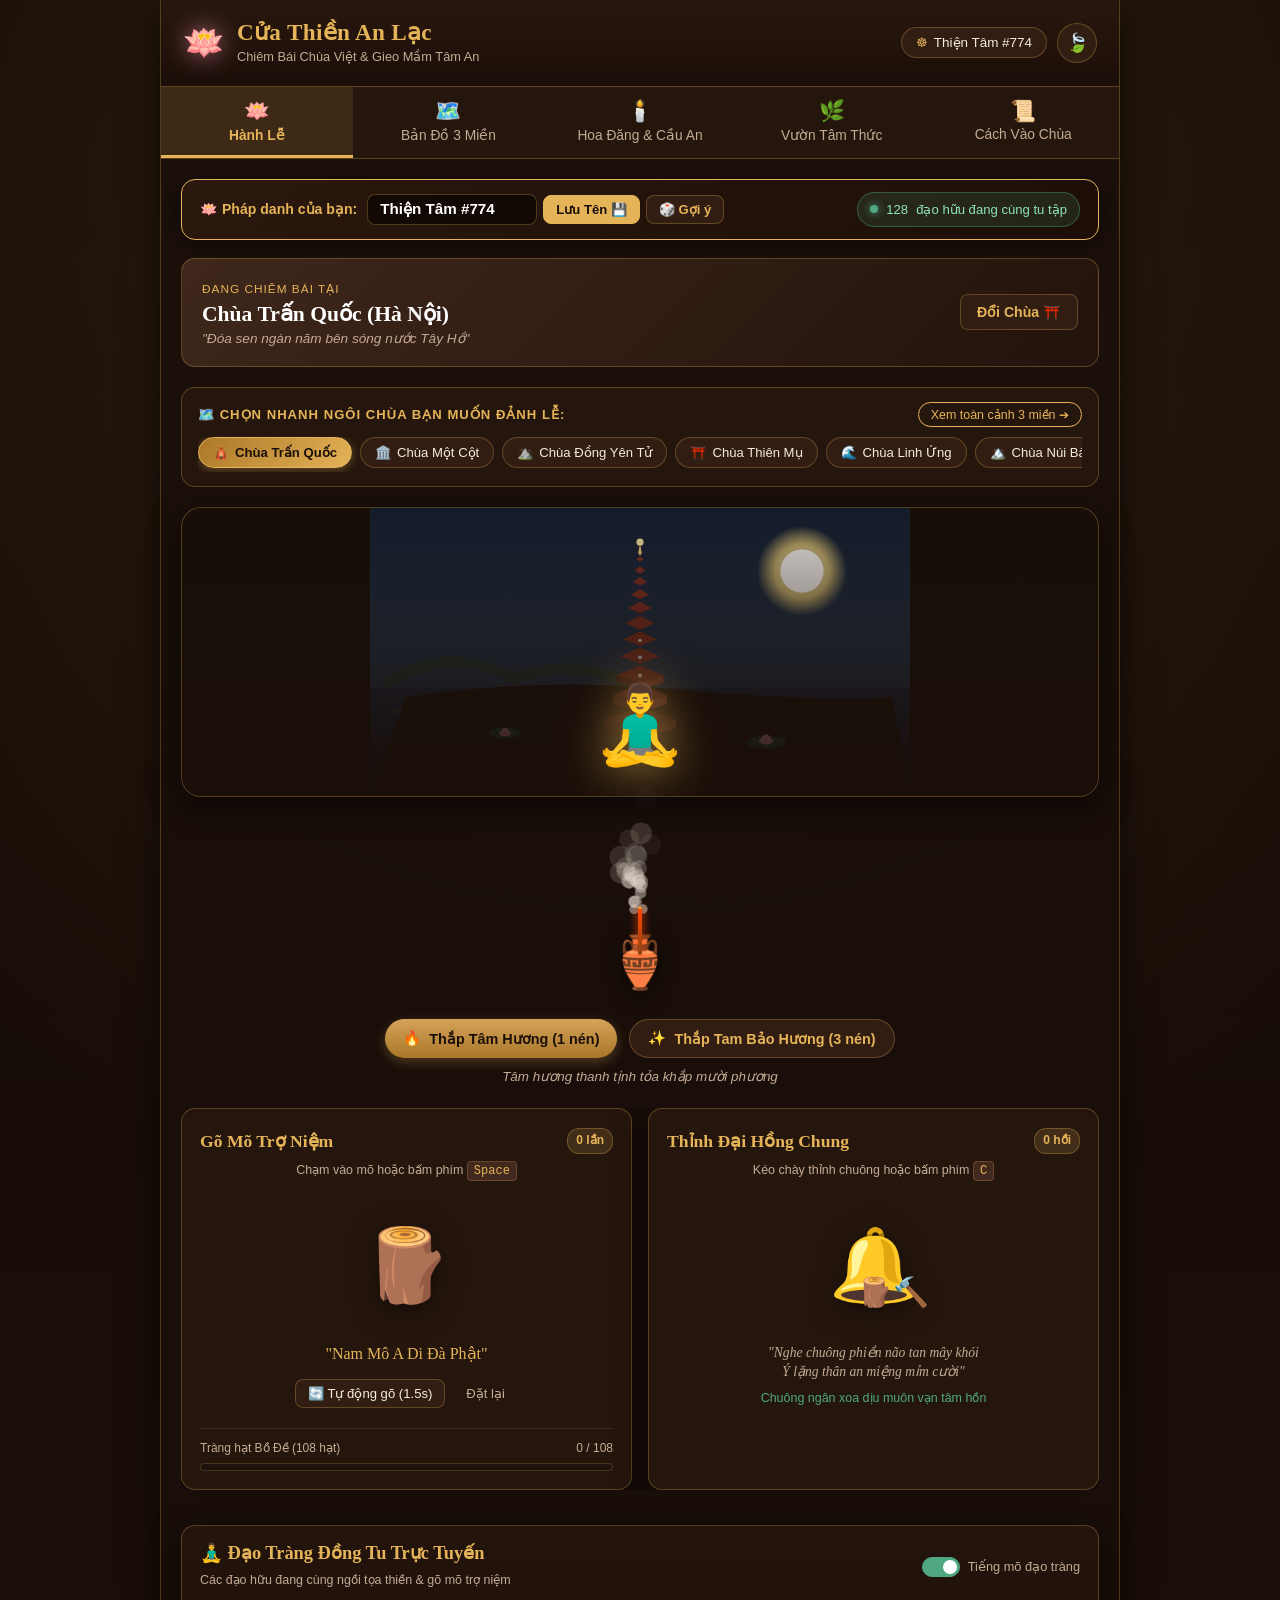
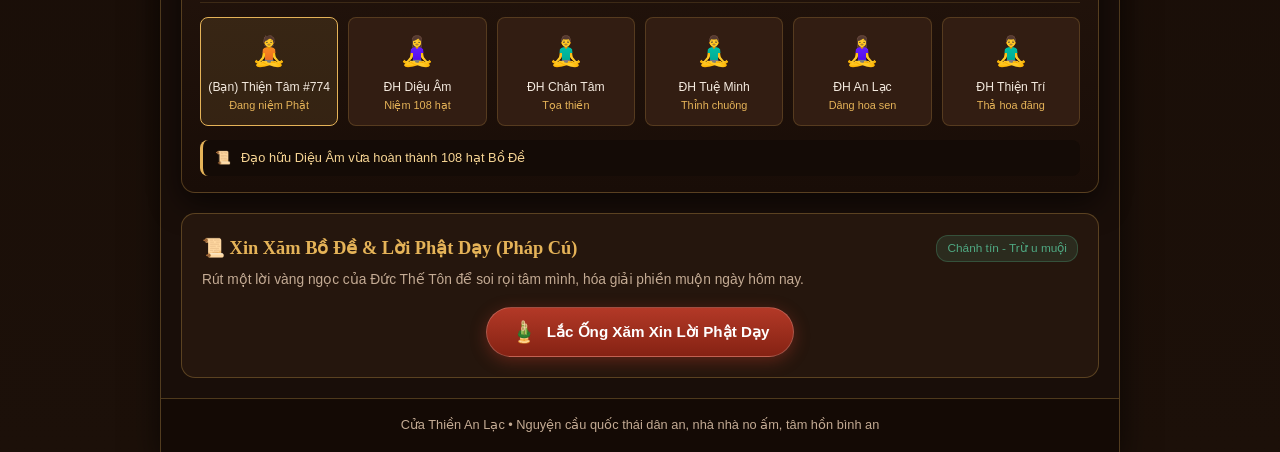
==== commit 8663aa1c: "Add files via upload" ====
--- a/chua-online-single.html
+++ b/chua-online-single.html
@@ -67,6 +67,22 @@
     <main class="content-area">
       <!-- TAB 1: HÀNH LỄ -->
       <section id="tab-le-bai" class="tab-content active">
+        <!-- Thanh Chào & Đặt Tên Nhanh Trực Tiếp -->
+        <div class="user-welcome-bar">
+          <div class="welcome-text">
+            <span class="welcome-label">🪷 Pháp danh của bạn:</span>
+            <div class="name-edit-inline">
+              <input type="text" id="inline-user-name" maxlength="20" placeholder="Nhập tên / pháp danh...">
+              <button id="btn-save-inline-name" class="btn-save-inline" title="Lưu pháp danh">Lưu Tên 💾</button>
+              <button id="btn-dice-name" class="btn-dice-name" title="Gợi ý pháp danh">🎲 Gợi ý</button>
+            </div>
+          </div>
+          <div class="live-sangha-badge">
+            <span class="pulse-dot"></span>
+            <span id="live-online-count">128</span> đạo hữu đang cùng tu tập
+          </div>
+        </div>
+
         <div class="current-temple-banner" id="current-temple-card">
           <div class="temple-mini-info">
             <span class="temple-tag">Đang chiêm bái tại</span>
@@ -162,6 +178,32 @@
 
               <div class="bell-timer-status" id="bell-status">
                 Chuông ngân xoa dịu muôn vạn tâm hồn
+              </div>
+            </div>
+          </div>
+
+          <!-- ĐẠO TRÀNG ĐỒNG TU (MỌI NGƯỜI CÙNG GÕ MÕ) -->
+          <div class="sangha-hall-card">
+            <div class="sangha-header">
+              <div class="sangha-title">
+                <h3>🧘‍♂️ Đạo Tràng Đồng Tu Trực Tuyến</h3>
+                <span class="sangha-subtitle">Các đạo hữu đang cùng ngồi tọa thiền & gõ mõ trợ niệm</span>
+              </div>
+              <div class="sangha-sound-toggle">
+                <label class="toggle-switch">
+                  <input type="checkbox" id="toggle-sangha-sound" checked>
+                  <span class="slider"></span>
+                </label>
+                <span class="toggle-label">Tiếng mõ đạo tràng</span>
+              </div>
+            </div>
+
+            <div class="sangha-avatars-row" id="sangha-avatars-container"></div>
+
+            <div class="sangha-live-feed">
+              <div class="feed-icon">📜</div>
+              <div class="feed-ticker" id="sangha-feed-ticker">
+                <span class="feed-item">Đạo hữu Diệu Âm vừa hoàn thành 108 hạt Bồ Đề</span>
               </div>
             </div>
           </div>
--- a/style.css
+++ b/style.css
@@ -248,6 +248,304 @@
   margin: 0 auto;
 }
 
+/* ================= THANH CHÀO & TỰ ĐẶT PHÁP DANH TRỰC TIẾP ================= */
+.user-welcome-bar {
+  background: linear-gradient(135deg, #2b180e 0%, #1c0e07 100%);
+  border: 1px solid var(--accent-gold);
+  border-radius: var(--radius-md);
+  padding: 12px 18px;
+  margin-bottom: 18px;
+  display: flex;
+  justify-content: space-between;
+  align-items: center;
+  flex-wrap: wrap;
+  gap: 12px;
+  box-shadow: 0 4px 16px rgba(0, 0, 0, 0.4);
+}
+
+.welcome-text {
+  display: flex;
+  align-items: center;
+  gap: 10px;
+  flex-wrap: wrap;
+}
+
+.welcome-label {
+  font-size: 0.88rem;
+  color: var(--accent-gold);
+  font-weight: 600;
+  white-space: nowrap;
+}
+
+.name-edit-inline {
+  display: flex;
+  align-items: center;
+  gap: 6px;
+}
+
+#inline-user-name {
+  background: #120904;
+  color: #fff;
+  border: 1px solid var(--border-color);
+  padding: 6px 12px;
+  border-radius: var(--radius-sm);
+  font-size: 0.95rem;
+  font-weight: 600;
+  outline: none;
+  width: 170px;
+  transition: all 0.2s;
+}
+
+#inline-user-name:focus {
+  border-color: var(--accent-gold);
+  width: 200px;
+  box-shadow: 0 0 10px rgba(229, 179, 88, 0.4);
+}
+
+.btn-save-inline, .btn-dice-name {
+  background: var(--bg-surface);
+  border: 1px solid var(--border-color);
+  color: var(--accent-gold);
+  padding: 6px 12px;
+  border-radius: var(--radius-sm);
+  font-size: 0.82rem;
+  font-weight: 600;
+  cursor: pointer;
+  transition: all 0.2s;
+  white-space: nowrap;
+}
+
+.btn-save-inline {
+  background: var(--accent-gold);
+  color: var(--bg-primary);
+  border-color: var(--accent-gold);
+}
+
+.btn-save-inline:hover {
+  background: var(--accent-gold-hover);
+}
+
+.btn-dice-name:hover {
+  background: var(--bg-elevated);
+}
+
+.live-sangha-badge {
+  display: flex;
+  align-items: center;
+  gap: 8px;
+  background: rgba(79, 168, 130, 0.15);
+  border: 1px solid rgba(79, 168, 130, 0.4);
+  padding: 6px 12px;
+  border-radius: 20px;
+  font-size: 0.82rem;
+  color: #8ee4bc;
+}
+
+.pulse-dot {
+  width: 8px;
+  height: 8px;
+  background-color: #4fa882;
+  border-radius: 50%;
+  box-shadow: 0 0 8px #4fa882;
+  animation: pulseDot 1.8s infinite;
+}
+
+@keyframes pulseDot {
+  0% { transform: scale(0.9); opacity: 0.8; }
+  50% { transform: scale(1.4); opacity: 1; }
+  100% { transform: scale(0.9); opacity: 0.8; }
+}
+
+/* ================= ĐẠO TRÀNG ĐỒNG TU (MỌI NGƯỜI CÙNG GÕ MÕ) ================= */
+.sangha-hall-card {
+  background: linear-gradient(180deg, #23140c 0%, #190d07 100%);
+  border: 1px solid var(--border-color);
+  border-radius: var(--radius-md);
+  padding: 16px 18px;
+  margin-top: 16px;
+  box-shadow: var(--shadow-warm);
+}
+
+.sangha-header {
+  display: flex;
+  justify-content: space-between;
+  align-items: center;
+  flex-wrap: wrap;
+  gap: 10px;
+  border-bottom: 1px solid rgba(229, 179, 88, 0.15);
+  padding-bottom: 10px;
+  margin-bottom: 14px;
+}
+
+.sangha-title h3 {
+  font-family: var(--font-serif);
+  font-size: 1.15rem;
+  color: var(--accent-gold);
+  line-height: 1.3;
+}
+
+.sangha-subtitle {
+  font-size: 0.78rem;
+  color: var(--text-muted);
+}
+
+.sangha-sound-toggle {
+  display: flex;
+  align-items: center;
+  gap: 8px;
+  font-size: 0.8rem;
+  color: var(--text-muted);
+}
+
+.toggle-switch {
+  position: relative;
+  display: inline-block;
+  width: 38px;
+  height: 20px;
+}
+
+.toggle-switch input {
+  opacity: 0;
+  width: 0;
+  height: 0;
+}
+
+.slider {
+  position: absolute;
+  cursor: pointer;
+  inset: 0;
+  background-color: #3d261a;
+  transition: 0.3s;
+  border-radius: 20px;
+  border: 1px solid var(--border-color);
+}
+
+.slider:before {
+  position: absolute;
+  content: "";
+  height: 14px;
+  width: 14px;
+  left: 2px;
+  bottom: 2px;
+  background-color: var(--text-muted);
+  transition: 0.3s;
+  border-radius: 50%;
+}
+
+input:checked + .slider {
+  background-color: var(--accent-jade);
+  border-color: var(--accent-jade);
+}
+
+input:checked + .slider:before {
+  transform: translateX(18px);
+  background-color: #fff;
+}
+
+.sangha-avatars-row {
+  display: grid;
+  grid-template-columns: repeat(6, 1fr);
+  gap: 10px;
+  margin-bottom: 14px;
+}
+
+@media (max-width: 650px) {
+  .sangha-avatars-row {
+    grid-template-columns: repeat(3, 1fr);
+  }
+}
+
+.sangha-member {
+  background: var(--bg-surface);
+  border: 1px solid rgba(229, 179, 88, 0.2);
+  border-radius: var(--radius-sm);
+  padding: 10px 6px;
+  display: flex;
+  flex-direction: column;
+  align-items: center;
+  text-align: center;
+  position: relative;
+  transition: all 0.3s ease;
+}
+
+.sangha-member.is-user {
+  border-color: var(--accent-gold);
+  background: rgba(229, 179, 88, 0.12);
+}
+
+.member-avatar {
+  font-size: 1.8rem;
+  position: relative;
+  transition: transform 0.1s ease;
+}
+
+.member-halo {
+  position: absolute;
+  top: 50%;
+  left: 50%;
+  transform: translate(-50%, -50%);
+  width: 36px;
+  height: 36px;
+  border-radius: 50%;
+  background: radial-gradient(circle, rgba(229, 179, 88, 0.6) 0%, transparent 70%);
+  opacity: 0;
+  pointer-events: none;
+  transition: opacity 0.2s ease;
+}
+
+.sangha-member.chanting .member-halo {
+  opacity: 1;
+  animation: haloRipple 0.6s ease-out;
+}
+
+.sangha-member.chanting .member-avatar {
+  transform: scale(1.15);
+}
+
+@keyframes haloRipple {
+  0% { transform: translate(-50%, -50%) scale(0.8); opacity: 0.9; }
+  100% { transform: translate(-50%, -50%) scale(1.8); opacity: 0; }
+}
+
+.member-name {
+  font-size: 0.76rem;
+  color: var(--text-main);
+  margin-top: 4px;
+  white-space: nowrap;
+  overflow: hidden;
+  text-overflow: ellipsis;
+  max-width: 100%;
+}
+
+.member-status {
+  font-size: 0.68rem;
+  color: var(--accent-gold);
+}
+
+.sangha-live-feed {
+  background: #140b06;
+  border-radius: var(--radius-sm);
+  padding: 8px 12px;
+  display: flex;
+  align-items: center;
+  gap: 10px;
+  font-size: 0.8rem;
+  border-left: 3px solid var(--accent-gold);
+}
+
+.feed-ticker {
+  flex: 1;
+  color: var(--text-muted);
+  white-space: nowrap;
+  overflow: hidden;
+  text-overflow: ellipsis;
+  transition: opacity 0.3s ease;
+}
+
+.feed-item {
+  color: #f7d594;
+}
+
 /* ================= QUICK TEMPLE SELECTOR BAR (CHỌN CHÙA NGAY) ================= */
 .quick-temple-bar {
   background: var(--bg-card);
